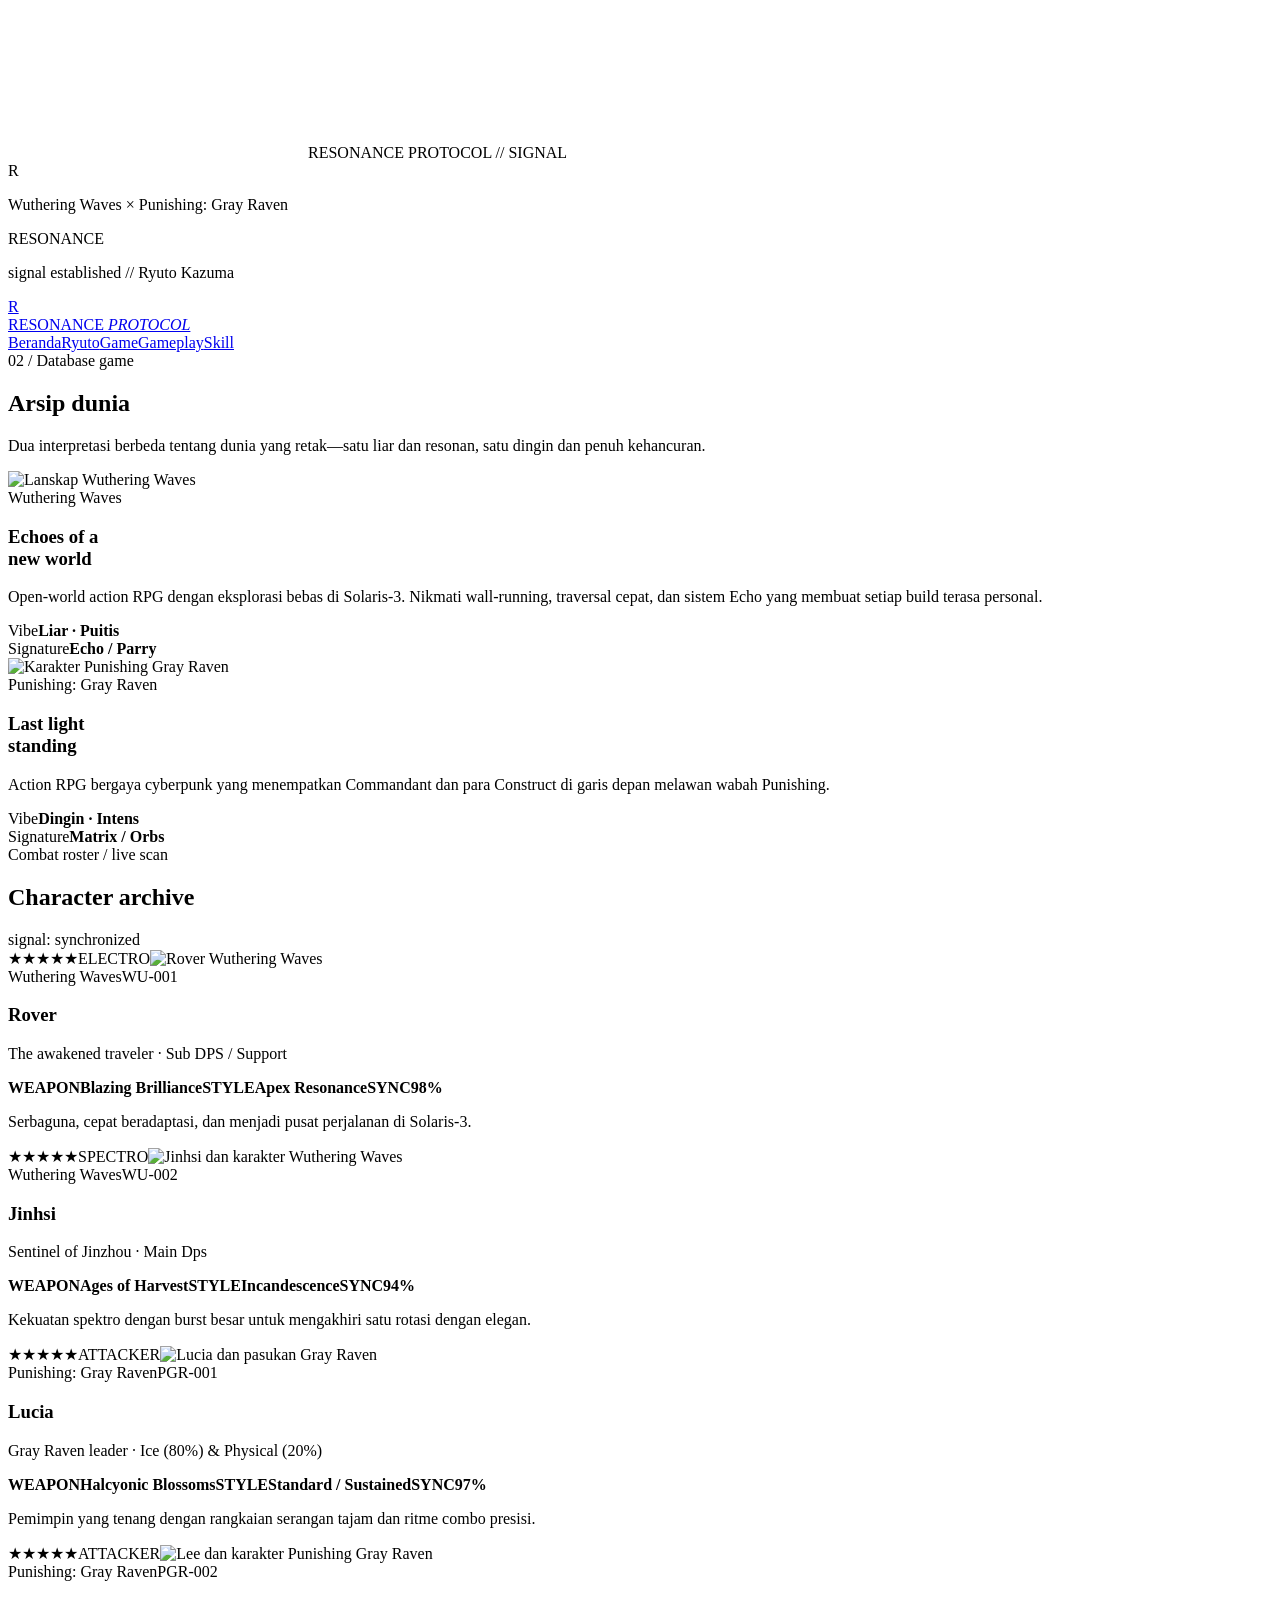
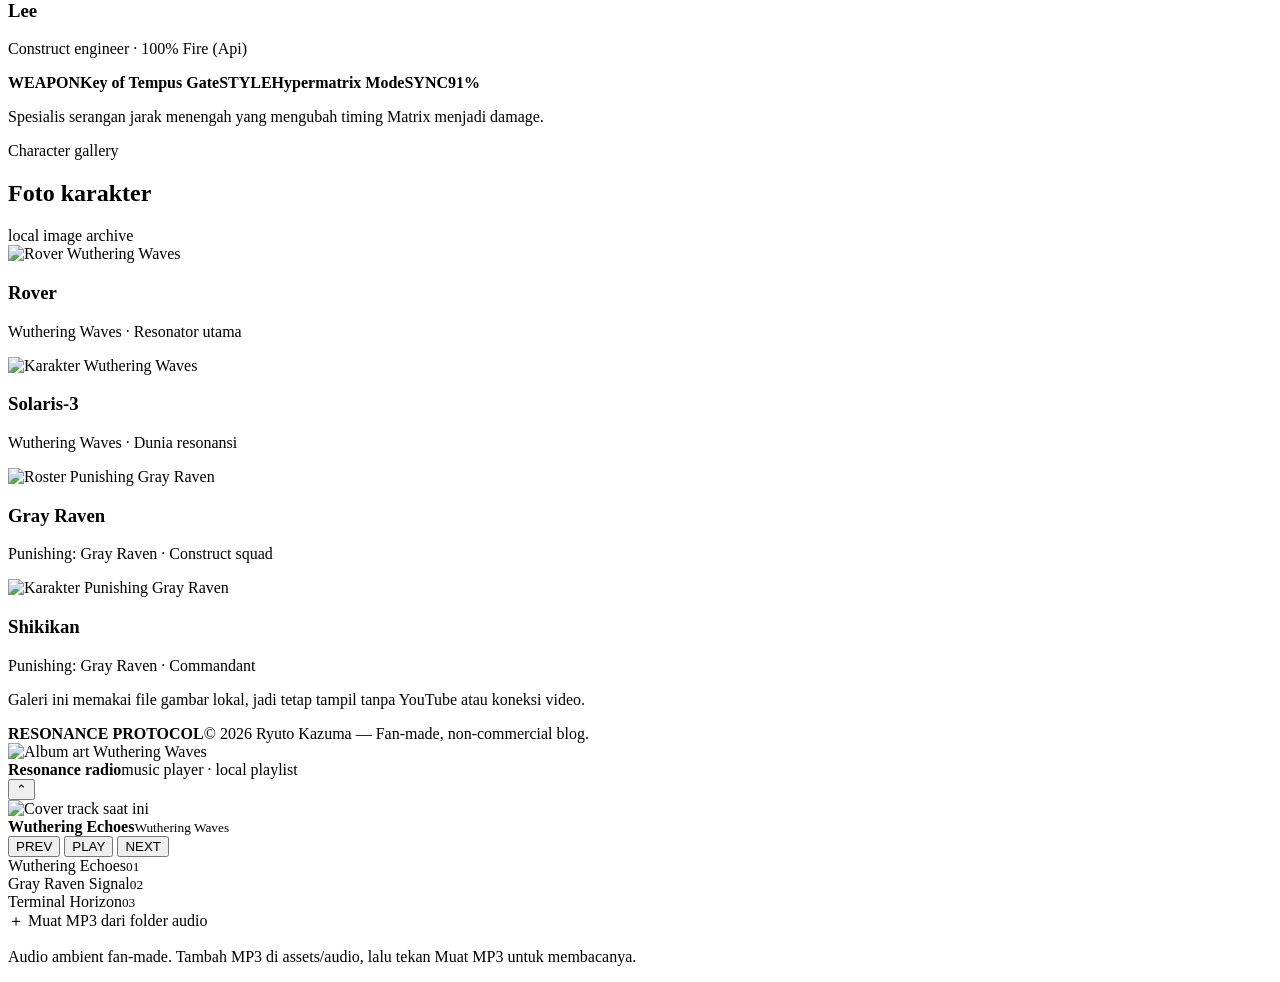
==== game.html @ 090dc50f "Add files via upload" ====
<!doctype html>
<html lang="id">
  <head>
    <meta charset="utf-8" />
    <meta name="viewport" content="width=device-width,initial-scale=1" />
    <title>Game — Resonance Protocol</title>
    <link rel="stylesheet" href="css/styles.css" />
  </head>
  <body>
    <div class="intro-screen" aria-label="Resonance Protocol loading screen">
      <div class="intro-video-wall" aria-hidden="true">
        <div class="intro-video-panel">
          <video autoplay muted loop playsinline preload="auto">
            <source src="vd/hiyuki.mp4" type="video/mp4" /></video
          ><span>RESONANCE PROTOCOL // SIGNAL</span>
        </div>
      </div>
      <div class="intro-shade"></div>
      <div class="intro-core">
        <div class="brand-mark"><span>R</span></div>
        <p>Wuthering Waves × Punishing: Gray Raven</p>
        <div class="intro-title">RES<span>O</span>NANCE</div>
        <p>signal established // Ryuto Kazuma</p>
      </div>
    </div>
    <div class="topline"></div>
    <header class="nav wrap">
      <a class="brand" href="index.html"
        ><div class="brand-mark"><span>R</span></div>
        <span>RESONANCE <em>PROTOCOL</em></span></a
      >
      <nav class="links">
        <a href="index.html">Beranda</a><a href="ryuto.html">Ryuto</a
        ><a class="active" href="game.html">Game</a
        ><a href="gameplay.html">Gameplay</a><a href="skill.html">Skill</a>
      </nav>
    </header>
    <main>
      <section class="page-hero">
        <div class="wrap">
          <div class="eyebrow">02 / Database game</div>
          <h1>Arsip <span class="accent-pink">dunia</span></h1>
          <p class="lead">
            Dua interpretasi berbeda tentang dunia yang retak—satu liar dan
            resonan, satu dingin dan penuh kehancuran.
          </p>
        </div>
      </section>
      <section class="section">
        <div class="wrap grid-2">
          <article class="card game-card">
            <img
              src="assets/wuthering-hero.jpeg"
              alt="Lanskap Wuthering Waves"
            />
            <div class="inside">
              <span class="tag">Wuthering Waves</span>
              <h3>
                Echoes of a<br /><span class="accent-lime">new world</span>
              </h3>
              <p>
                Open-world action RPG dengan eksplorasi bebas di Solaris-3.
                Nikmati wall-running, traversal cepat, dan sistem Echo yang
                membuat setiap build terasa personal.
              </p>
              <div class="stat">
                <span>Vibe</span><b class="accent-lime">Liar · Puitis</b>
              </div>
              <div class="stat"><span>Signature</span><b>Echo / Parry</b></div>
            </div>
          </article>
          <article class="card game-card">
            <img
              src="assets/pgr-roster.jpg"
              alt="Karakter Punishing Gray Raven"
            />
            <div class="inside">
              <span class="tag">Punishing: Gray Raven</span>
              <h3>Last light<br /><span class="accent-pink">standing</span></h3>
              <p>
                Action RPG bergaya cyberpunk yang menempatkan Commandant dan
                para Construct di garis depan melawan wabah Punishing.
              </p>
              <div class="stat">
                <span>Vibe</span><b class="accent-pink">Dingin · Intens</b>
              </div>
              <div class="stat"><span>Signature</span><b>Matrix / Orbs</b></div>
            </div>
          </article>
        </div>
      </section>
      <section class="section character-section">
        <div class="wrap">
          <div class="section-head">
            <div>
              <div class="eyebrow">Combat roster / live scan</div>
              <h2>Character <span class="accent-lime">archive</span></h2>
            </div>
            <span class="mini-label">signal: synchronized</span>
          </div>
          <div class="character-grid">
            <article class="character-card">
              <div class="character-visual rover-visual">
                <span class="rarity">★★★★★</span
                ><span class="element">ELECTRO</span
                ><img src="assets/rover.png" alt="Rover Wuthering Waves" />
              </div>
              <div class="character-info">
                <div class="character-top">
                  <span class="game-label wu-label">Wuthering Waves</span
                  ><span class="character-id">WU-001</span>
                </div>
                <h3>Rover</h3>
                <p class="character-role">
                  The awakened traveler · Sub DPS / Support
                </p>
                <div class="character-stats">
                  <span><b>WEAPON</b><strong>Blazing Brilliance</strong></span
                  ><span><b>STYLE</b><strong>Apex Resonance</strong></span
                  ><span><b>SYNC</b><strong>98%</strong></span>
                </div>
                <p class="character-note">
                  Serbaguna, cepat beradaptasi, dan menjadi pusat perjalanan di
                  Solaris-3.
                </p>
              </div>
            </article>
            <article class="character-card">
              <div class="character-visual jinhsi-visual">
                <span class="rarity">★★★★★</span
                ><span class="element">SPECTRO</span
                ><img
                  src="assets/jn.png"
                  alt="Jinhsi dan karakter Wuthering Waves"
                />
              </div>
              <div class="character-info">
                <div class="character-top">
                  <span class="game-label wu-label">Wuthering Waves</span
                  ><span class="character-id">WU-002</span>
                </div>
                <h3>Jinhsi</h3>
                <p class="character-role">Sentinel of Jinzhou · Main Dps</p>
                <div class="character-stats">
                  <span><b>WEAPON</b><strong>Ages of Harvest</strong></span
                  ><span><b>STYLE</b><strong>Incandescence</strong></span
                  ><span><b>SYNC</b><strong>94%</strong></span>
                </div>
                <p class="character-note">
                  Kekuatan spektro dengan burst besar untuk mengakhiri satu
                  rotasi dengan elegan.
                </p>
              </div>
            </article>
            <article class="character-card">
              <div class="character-visual lucia-visual">
                <span class="rarity">★★★★★</span
                ><span class="element">ATTACKER</span
                ><img
                  src="assets/lucia.png"
                  alt="Lucia dan pasukan Gray Raven"
                />
              </div>
              <div class="character-info">
                <div class="character-top">
                  <span class="game-label pgr-label">Punishing: Gray Raven</span
                  ><span class="character-id">PGR-001</span>
                </div>
                <h3>Lucia</h3>
                <p class="character-role">
                  Gray Raven leader · Ice (80%) & Physical (20%)
                </p>
                <div class="character-stats">
                  <span><b>WEAPON</b><strong>Halcyonic Blossoms</strong></span
                  ><span><b>STYLE</b><strong>Standard / Sustained</strong></span
                  ><span><b>SYNC</b><strong>97%</strong></span>
                </div>
                <p class="character-note">
                  Pemimpin yang tenang dengan rangkaian serangan tajam dan ritme
                  combo presisi.
                </p>
              </div>
            </article>
            <article class="character-card">
              <div class="character-visual lee-visual">
                <span class="rarity">★★★★★</span
                ><span class="element">ATTACKER</span
                ><img
                  src="assets/lee.png"
                  alt="Lee dan karakter Punishing Gray Raven"
                />
              </div>
              <div class="character-info">
                <div class="character-top">
                  <span class="game-label pgr-label">Punishing: Gray Raven</span
                  ><span class="character-id">PGR-002</span>
                </div>
                <h3>Lee</h3>
                <p class="character-role">
                  Construct engineer · 100% Fire (Api)
                </p>
                <div class="character-stats">
                  <span><b>WEAPON</b><strong>Key of Tempus Gate</strong></span
                  ><span><b>STYLE</b><strong>Hypermatrix Mode</strong></span
                  ><span><b>SYNC</b><strong>91%</strong></span>
                </div>
                <p class="character-note">
                  Spesialis serangan jarak menengah yang mengubah timing Matrix
                  menjadi damage.
                </p>
              </div>
            </article>
          </div>
        </div>
      </section>
      <section class="section video-section">
        <div class="wrap">
          <div class="section-head">
            <div>
              <div class="eyebrow">Character gallery</div>
              <h2>Foto <span class="accent-pink">karakter</span></h2>
            </div>
            <span class="mini-label">local image archive</span>
          </div>
          <div class="photo-grid">
            <article class="card photo-card">
              <img
                src="assets/wuthering-rover.jpeg"
                alt="Rover Wuthering Waves"
              />
              <div class="photo-caption">
                <h3>Rover</h3>
                <p class="muted">Wuthering Waves · Resonator utama</p>
              </div>
            </article>
            <article class="card photo-card">
              <img
                src="assets/wuthering-hero.jpeg"
                alt="Karakter Wuthering Waves"
              />
              <div class="photo-caption">
                <h3>Solaris-3</h3>
                <p class="muted">Wuthering Waves · Dunia resonansi</p>
              </div>
            </article>
            <article class="card photo-card">
              <img
                src="assets/pgr-roster.jpg"
                alt="Roster Punishing Gray Raven"
              />
              <div class="photo-caption">
                <h3>Gray Raven</h3>
                <p class="muted">Punishing: Gray Raven · Construct squad</p>
              </div>
            </article>
            <article class="card photo-card">
              <img src="assets/sk.png" alt="Karakter Punishing Gray Raven" />
              <div class="photo-caption">
                <h3>Shikikan</h3>
                <p class="muted">Punishing: Gray Raven · Commandant</p>
              </div>
            </article>
          </div>
          <p class="video-note">
            Galeri ini memakai file gambar lokal, jadi tetap tampil tanpa
            YouTube atau koneksi video.
          </p>
        </div>
      </section>
    </main>
    <footer class="footer wrap">
      <b>RESONANCE PROTOCOL</b
      ><span>© 2026 Ryuto Kazuma — Fan-made, non-commercial blog.</span>
    </footer>
    <aside class="music-widget" aria-label="Pemutar musik Resonance Protocol">
      <div
        class="music-head"
        role="button"
        tabindex="0"
        aria-label="Buka atau tutup pemutar musik"
      >
        <img
          src="assets/wuthering-rover.jpeg"
          alt="Album art Wuthering Waves"
        />
        <div class="music-head-text">
          <strong>Resonance radio</strong
          ><span>music player · local playlist</span>
        </div>
        <button class="music-toggle" type="button" aria-label="Toggle player">
          ⌃
        </button>
      </div>
      <div class="music-body">
        <div class="music-body-inner">
          <div class="music-now">
            <img
              class="music-cover"
              src="assets/wuthering-rover.jpeg"
              alt="Cover track saat ini"
            />
            <div class="music-meta">
              <b class="music-title">Wuthering Echoes</b
              ><small class="music-artist">Wuthering Waves</small>
            </div>
          </div>
          <div class="music-progress" role="slider" aria-label="Progress musik">
            <i></i>
          </div>
          <div class="music-controls">
            <button
              class="previous-btn"
              type="button"
              aria-label="Track sebelumnya"
            >
              <span>PREV</span>
            </button>
            <button class="play-btn" type="button" aria-label="Play atau pause">
              <span>PLAY</span>
            </button>
            <button
              class="next-btn"
              type="button"
              aria-label="Track berikutnya"
            >
              <span>NEXT</span>
            </button>
          </div>
          <div class="music-list">
            <div
              class="music-track active"
              data-src="assets/audio/wuthering-echoes.mp3"
              data-title="Wuthering Echoes"
              data-artist="Wuthering Waves"
              data-cover="assets/wuthering-rover.jpeg"
            >
              <img src="assets/wuthering-rover.jpeg" alt="" /><span
                >Wuthering Echoes</span
              ><small>01</small>
            </div>
            <div
              class="music-track"
              data-src="assets/audio/gray-raven-signal.mp3"
              data-title="Gray Raven Signal"
              data-artist="Punishing: Gray Raven"
              data-cover="assets/pgr-roster.jpg"
            >
              <img src="assets/pgr-roster.jpg" alt="" /><span
                >Gray Raven Signal</span
              ><small>02</small>
            </div>
            <div
              class="music-track"
              data-src="assets/audio/terminal-horizon.mp3"
              data-title="Terminal Horizon"
              data-artist="Resonance Protocol"
              data-cover="assets/pgr-hero.jpg"
            >
              <img src="assets/pgr-hero.jpg" alt="" /><span
                >Terminal Horizon</span
              ><small>03</small>
            </div>
          </div>
          <label class="music-load" for="audio-folder"
            >＋ Muat MP3 dari folder audio</label
          >
          <input
            id="audio-folder"
            class="audio-folder"
            type="file"
            accept="audio/mpeg,.mp3"
            webkitdirectory
            directory
            multiple
            hidden
          />

          <p class="music-note">
            Audio ambient fan-made. Tambah MP3 di assets/audio, lalu tekan Muat
            MP3 untuk membacanya.
          </p>
        </div>
        <audio preload="metadata"></audio>
      </div>
    </aside>
    <script src="js/script.js" defer></script>
  </body>
</html>
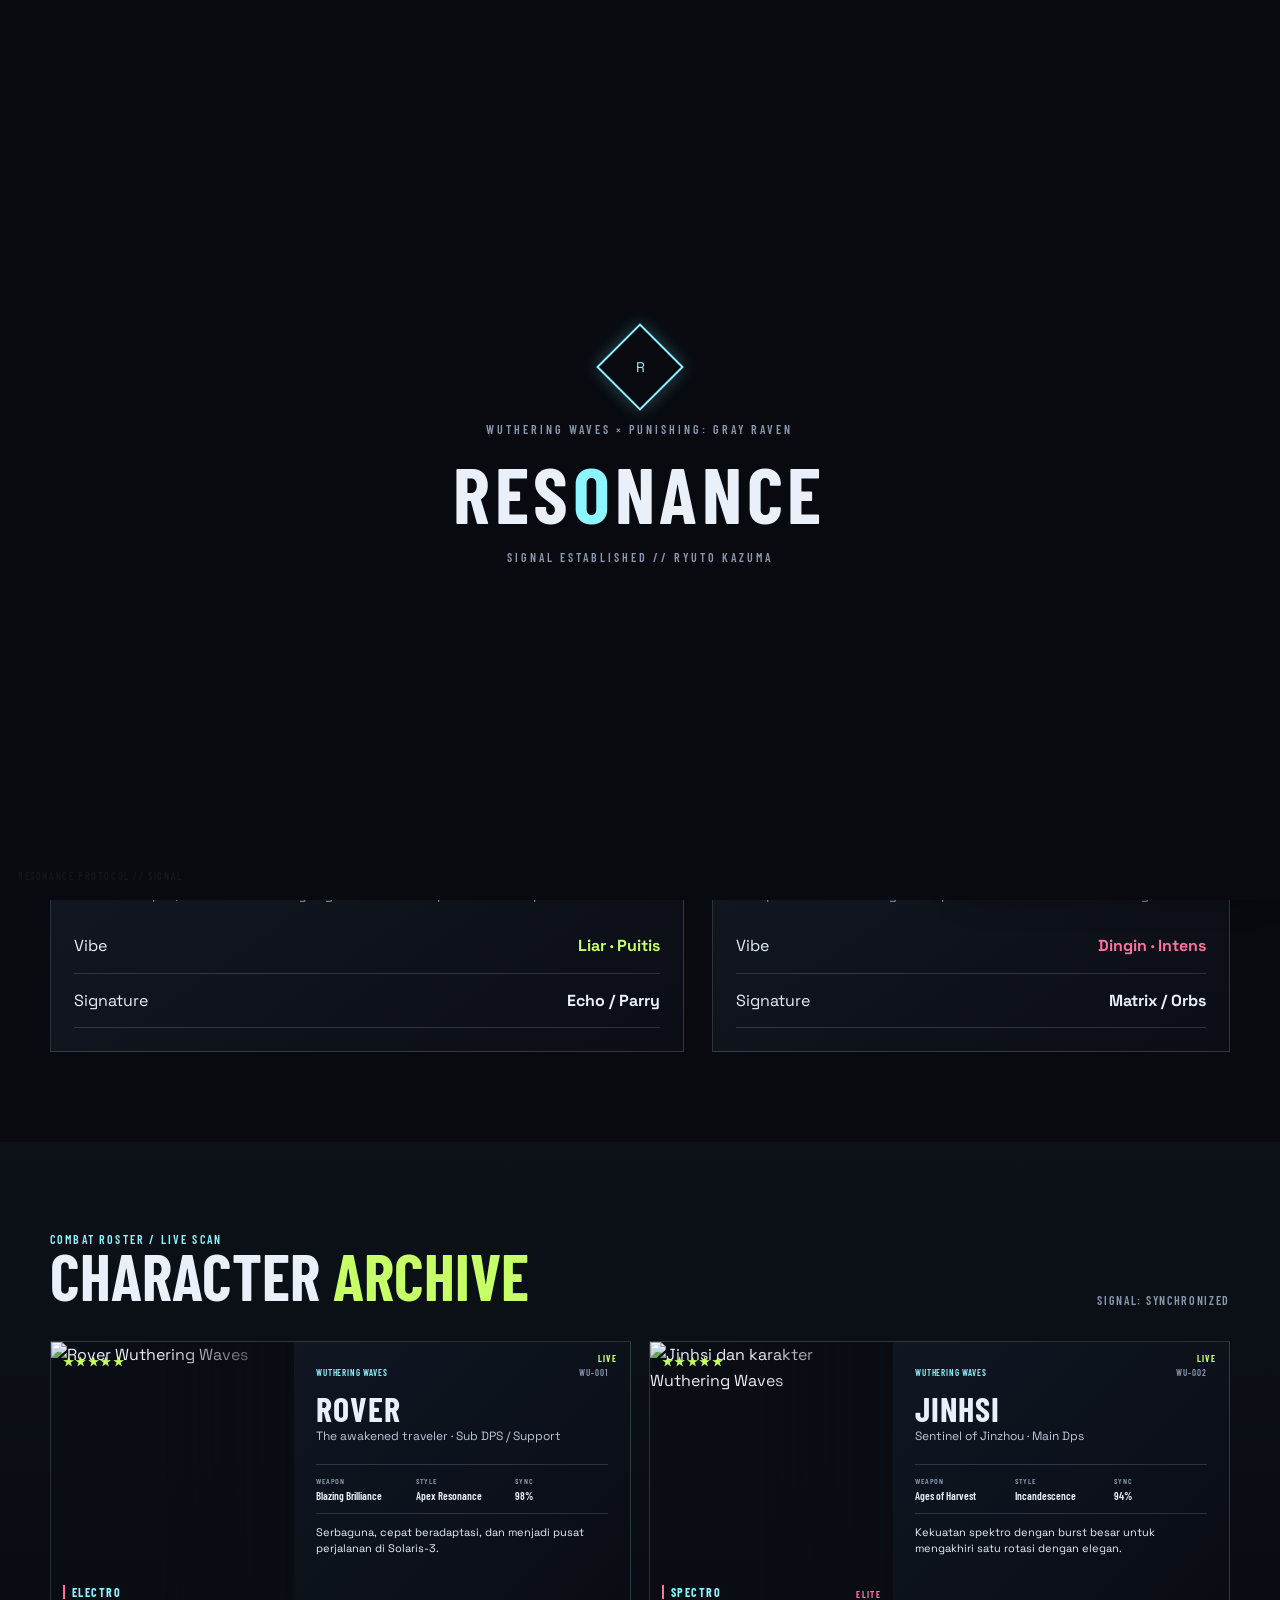
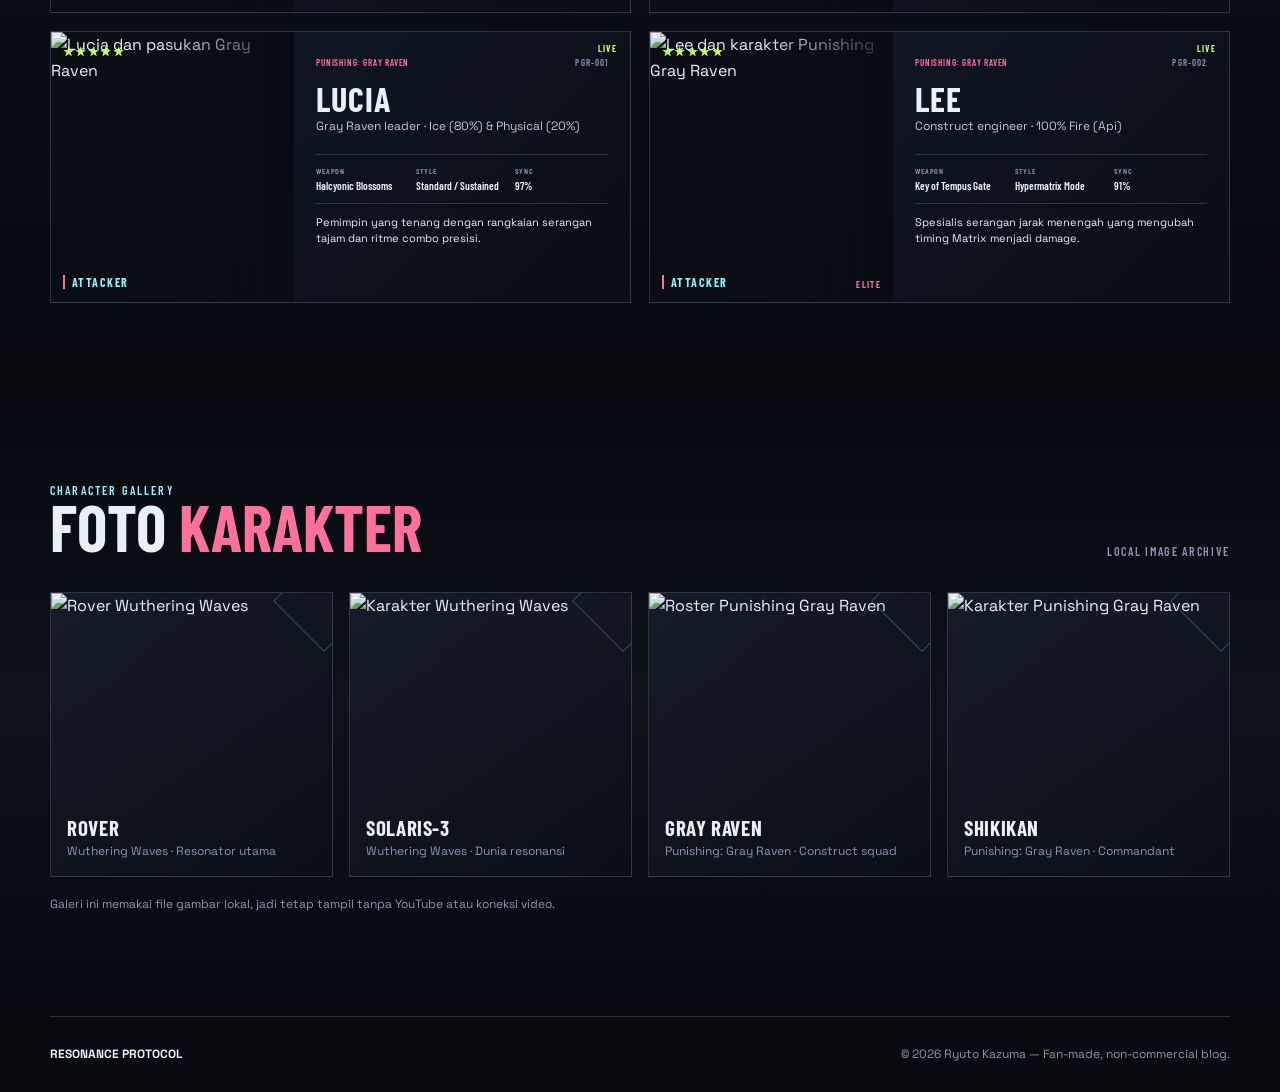
==== commit 4e2b40cc: "Add files via upload" ====
--- a/game.html
+++ b/game.html
@@ -4,14 +4,14 @@
     <meta charset="utf-8" />
     <meta name="viewport" content="width=device-width,initial-scale=1" />
     <title>Game — Resonance Protocol</title>
-    <link rel="stylesheet" href="css/styles.css" />
+    <link rel="stylesheet" href="styles.css" />
   </head>
   <body>
     <div class="intro-screen" aria-label="Resonance Protocol loading screen">
       <div class="intro-video-wall" aria-hidden="true">
         <div class="intro-video-panel">
           <video autoplay muted loop playsinline preload="auto">
-            <source src="vd/hiyuki.mp4" type="video/mp4" /></video
+            <source src="hiyuki.mp4" type="video/mp4" /></video
           ><span>RESONANCE PROTOCOL // SIGNAL</span>
         </div>
       </div>
@@ -50,7 +50,7 @@
         <div class="wrap grid-2">
           <article class="card game-card">
             <img
-              src="assets/wuthering-hero.jpeg"
+              src="wuthering-hero.jpeg"
               alt="Lanskap Wuthering Waves"
             />
             <div class="inside">
@@ -71,7 +71,7 @@
           </article>
           <article class="card game-card">
             <img
-              src="assets/pgr-roster.jpg"
+              src="pgr-roster.jpg"
               alt="Karakter Punishing Gray Raven"
             />
             <div class="inside">
@@ -383,6 +383,6 @@
         <audio preload="metadata"></audio>
       </div>
     </aside>
-    <script src="js/script.js" defer></script>
+    <script src="script.js" defer></script>
   </body>
 </html>
--- a/styles.css
+++ b/styles.css
@@ -0,0 +1,1718 @@
+@import url("https://fonts.googleapis.com/css2?family=Barlow+Condensed:wght@400;500;600;700;800&family=Space+Grotesk:wght@400;500;600;700&display=swap");
+:root {
+  --ink: #080a10;
+  --panel: #10141d;
+  --panel-2: #161d29;
+  --line: rgba(190, 207, 235, 0.18);
+  --text: #e9f0fa;
+  --muted: #8997ae;
+  --cyan: #8df5ff;
+  --pink: #ff709d;
+  --lime: #c6ff66;
+  --max: 1180px;
+}
+* {
+  box-sizing: border-box;
+}
+html {
+  scroll-behavior: smooth;
+}
+body {
+  margin: 0;
+  background: var(--ink);
+  color: var(--text);
+  font-family: "Space Grotesk", sans-serif;
+  line-height: 1.6;
+}
+body:before {
+  content: "";
+  position: fixed;
+  inset: 0;
+  pointer-events: none;
+  opacity: 0.12;
+  background-image:
+    linear-gradient(rgba(141, 245, 255, 0.16) 1px, transparent 1px),
+    linear-gradient(90deg, rgba(141, 245, 255, 0.16) 1px, transparent 1px);
+  background-size: 48px 48px;
+  mask-image: linear-gradient(to bottom, black, transparent 85%);
+}
+a {
+  color: inherit;
+  text-decoration: none;
+}
+.wrap {
+  width: min(var(--max), calc(100% - 48px));
+  margin: auto;
+}
+.topline {
+  height: 4px;
+  background: linear-gradient(90deg, var(--cyan), var(--pink), var(--lime));
+}
+.nav {
+  height: 78px;
+  border-bottom: 1px solid var(--line);
+  display: flex;
+  align-items: center;
+  justify-content: space-between;
+  gap: 28px;
+  position: relative;
+  z-index: 2;
+  background: rgba(8, 10, 16, 0.86);
+  backdrop-filter: blur(12px);
+}
+.brand {
+  display: flex;
+  align-items: center;
+  gap: 12px;
+  font-family: "Barlow Condensed";
+  font-size: 24px;
+  font-weight: 700;
+  letter-spacing: 0.06em;
+}
+.brand-mark {
+  width: 36px;
+  height: 36px;
+  border: 2px solid var(--cyan);
+  transform: rotate(45deg);
+  display: grid;
+  place-items: center;
+  box-shadow: 0 0 18px rgba(141, 245, 255, 0.28);
+}
+.brand-mark span {
+  transform: rotate(-45deg);
+  font-size: 14px;
+  color: var(--cyan);
+}
+.brand em {
+  font-style: normal;
+  color: var(--cyan);
+}
+.links {
+  display: flex;
+  gap: 7px;
+  align-items: center;
+}
+.links a {
+  padding: 10px 14px;
+  color: var(--muted);
+  font-size: 13px;
+  text-transform: uppercase;
+  letter-spacing: 0.11em;
+}
+.links a:hover,
+.links a.active {
+  color: var(--text);
+  background: rgba(141, 245, 255, 0.1);
+  clip-path: polygon(8px 0, 100% 0, calc(100% - 8px) 100%, 0 100%);
+}
+.eyebrow {
+  font: 600 12px "Barlow Condensed";
+  letter-spacing: 0.18em;
+  text-transform: uppercase;
+  color: var(--cyan);
+}
+h1,
+h2,
+h3 {
+  font-family: "Barlow Condensed", sans-serif;
+  margin: 0;
+  line-height: 0.95;
+  text-transform: uppercase;
+}
+h1 {
+  font-size: clamp(54px, 8vw, 104px);
+  letter-spacing: 0.015em;
+}
+h2 {
+  font-size: clamp(34px, 5vw, 66px);
+}
+h3 {
+  font-size: 25px;
+  letter-spacing: 0.03em;
+}
+.lead {
+  color: #b9c5d8;
+  max-width: 600px;
+  font-size: 17px;
+}
+.muted {
+  color: var(--muted);
+}
+.hero {
+  min-height: 650px;
+  display: flex;
+  align-items: center;
+  position: relative;
+  overflow: hidden;
+}
+.hero-image {
+  position: absolute;
+  inset: 0;
+  background:
+    linear-gradient(
+      90deg,
+      var(--ink) 0%,
+      rgba(8, 10, 16, 0.8) 35%,
+      rgba(8, 10, 16, 0.15) 75%
+    ),
+    url("../assets/wuthering-rover.jpeg") left center/50% 100% no-repeat,
+    url("../assets/pgr-hero.jpg") right center/50% 100% no-repeat;
+  filter: saturate(0.9);
+}
+.hero-content {
+  position: relative;
+  padding: 90px 0;
+  max-width: 700px;
+}
+.hero h1 span {
+  color: var(--cyan);
+  display: block;
+}
+.kicker {
+  display: inline-flex;
+  gap: 14px;
+  align-items: center;
+  margin-bottom: 22px;
+}
+.kicker:before {
+  content: "";
+  width: 42px;
+  height: 2px;
+  background: var(--pink);
+}
+.actions {
+  display: flex;
+  gap: 14px;
+  flex-wrap: wrap;
+  margin-top: 30px;
+}
+.btn {
+  padding: 13px 20px;
+  display: inline-block;
+  text-transform: uppercase;
+  font: 700 12px "Barlow Condensed";
+  letter-spacing: 0.14em;
+  border: 1px solid var(--cyan);
+  color: var(--cyan);
+  clip-path: polygon(10px 0, 100% 0, calc(100% - 10px) 100%, 0 100%);
+  transition: 0.2s;
+}
+.btn:hover {
+  background: var(--cyan);
+  color: var(--ink);
+  box-shadow: 0 0 25px rgba(141, 245, 255, 0.4);
+}
+.btn.secondary {
+  border-color: var(--pink);
+  color: var(--pink);
+}
+.btn.secondary:hover {
+  background: var(--pink);
+  color: var(--ink);
+}
+.section {
+  padding: 90px 0;
+}
+.section-head {
+  display: flex;
+  justify-content: space-between;
+  align-items: end;
+  gap: 24px;
+  margin-bottom: 34px;
+}
+.rule {
+  height: 1px;
+  background: linear-gradient(90deg, var(--cyan), transparent);
+  margin: 16px 0 24px;
+}
+.grid-2 {
+  display: grid;
+  grid-template-columns: 1.1fr 0.9fr;
+  gap: 28px;
+}
+.grid-3 {
+  display: grid;
+  grid-template-columns: repeat(3, 1fr);
+  gap: 18px;
+}
+.card {
+  background: linear-gradient(
+    145deg,
+    rgba(22, 29, 41, 0.96),
+    rgba(11, 14, 22, 0.96)
+  );
+  border: 1px solid var(--line);
+  padding: 24px;
+  position: relative;
+  overflow: hidden;
+}
+.card:after {
+  content: "";
+  position: absolute;
+  right: -28px;
+  top: -28px;
+  width: 70px;
+  height: 70px;
+  border: 1px solid rgba(141, 245, 255, 0.25);
+  transform: rotate(45deg);
+}
+.card p {
+  color: var(--muted);
+  font-size: 14px;
+}
+.stat {
+  display: flex;
+  justify-content: space-between;
+  align-items: center;
+  border-bottom: 1px solid var(--line);
+  padding: 14px 0;
+}
+.stat strong {
+  color: var(--cyan);
+  font: 700 28px "Barlow Condensed";
+}
+.split-image {
+  min-height: 370px;
+  background-position: center;
+  background-size: cover;
+  border: 1px solid var(--line);
+}
+.image-wu {
+  background-image:
+    linear-gradient(0deg, rgba(8, 10, 16, 0.55), transparent),
+    url("../assets/wuthering-rover.jpeg");
+}
+.image-pgr {
+  background-image:
+    linear-gradient(0deg, rgba(8, 10, 16, 0.55), transparent),
+    url("../assets/pgr-roster.jpg");
+}
+.tag {
+  display: inline-block;
+  padding: 5px 9px;
+  border: 1px solid var(--pink);
+  color: var(--pink);
+  font: 600 11px "Barlow Condensed";
+  letter-spacing: 0.12em;
+  text-transform: uppercase;
+}
+.game-card {
+  padding: 0;
+}
+.game-card img {
+  width: 100%;
+  height: 210px;
+  object-fit: cover;
+  display: block;
+  filter: saturate(0.8);
+}
+.game-card .inside {
+  padding: 23px;
+}
+.game-card h3 {
+  margin: 10px 0;
+}
+.accent-pink {
+  color: var(--pink);
+}
+.accent-lime {
+  color: var(--lime);
+}
+.quote {
+  border-left: 3px solid var(--pink);
+  padding: 4px 0 4px 22px;
+  color: #d3dcec;
+  font-size: 20px;
+  font-family: "Barlow Condensed";
+  text-transform: uppercase;
+}
+.number {
+  font: 700 45px "Barlow Condensed";
+  color: var(--cyan);
+  opacity: 0.8;
+}
+.skill {
+  display: grid;
+  grid-template-columns: 74px 1fr;
+  gap: 18px;
+  align-items: start;
+}
+.skill-icon {
+  width: 62px;
+  height: 62px;
+  border: 1px solid var(--cyan);
+  display: grid;
+  place-items: center;
+  color: var(--cyan);
+  font: 700 25px "Barlow Condensed";
+  transform: skew(-10deg);
+}
+.skill-icon span {
+  transform: skew(10deg);
+}
+.progress {
+  height: 5px;
+  background: #252e3d;
+  margin-top: 14px;
+}
+.progress i {
+  display: block;
+  height: 100%;
+  background: linear-gradient(90deg, var(--cyan), var(--pink));
+}
+.page-hero {
+  padding: 92px 0 64px;
+  border-bottom: 1px solid var(--line);
+  background: radial-gradient(
+    circle at 80% 30%,
+    rgba(255, 112, 157, 0.15),
+    transparent 28%
+  );
+}
+.page-hero p {
+  max-width: 620px;
+}
+.footer {
+  border-top: 1px solid var(--line);
+  padding: 28px 0;
+  color: var(--muted);
+  font-size: 12px;
+  display: flex;
+  justify-content: space-between;
+  gap: 20px;
+}
+.footer b {
+  color: var(--text);
+}
+.mini-label {
+  font: 600 12px "Barlow Condensed";
+  text-transform: uppercase;
+  letter-spacing: 0.14em;
+  color: var(--muted);
+}
+@media (max-width: 760px) {
+  .wrap {
+    width: min(100% - 32px, var(--max));
+  }
+  .nav {
+    height: auto;
+    padding: 18px 0;
+    align-items: flex-start;
+  }
+  .links {
+    flex-wrap: wrap;
+    justify-content: flex-end;
+    gap: 0;
+  }
+  .links a {
+    font-size: 11px;
+    padding: 7px;
+  }
+  .brand {
+    font-size: 18px;
+  }
+  .hero {
+    min-height: 590px;
+  }
+  .hero-image {
+    background-position: 62% center;
+  }
+  .grid-2,
+  .grid-3 {
+    grid-template-columns: 1fr;
+  }
+  .section {
+    padding: 62px 0;
+  }
+  .section-head {
+    display: block;
+  }
+  .section-head .mini-label {
+    display: block;
+    margin-top: 12px;
+  }
+  .footer {
+    display: block;
+  }
+  .footer span {
+    display: block;
+    margin-top: 8px;
+  }
+}
+
+/* ============================================================
+   COMPONENTS: INTRO, VIDEO, CREATOR PROFILE
+   ============================================================ */
+/* Tambahan fitur: intro, video, dan profil developer */
+.intro-screen {
+  position: fixed;
+  inset: 0;
+  z-index: 20;
+  background: #080a10;
+  display: grid;
+  place-items: center;
+  animation: introOut 0.8s 2.6s forwards;
+  pointer-events: none;
+}
+.intro-screen:before,
+.intro-screen:after {
+  content: "";
+  position: absolute;
+  inset: 0;
+  background: linear-gradient(
+    120deg,
+    transparent 35%,
+    rgba(141, 245, 255, 0.2),
+    transparent 65%
+  );
+  transform: translateX(-100%);
+  animation: scan 1.3s 0.45s forwards;
+}
+.intro-screen:after {
+  background: linear-gradient(
+    120deg,
+    transparent 35%,
+    rgba(255, 112, 157, 0.17),
+    transparent 65%
+  );
+  animation-delay: 1s;
+}
+.intro-core {
+  text-align: center;
+  position: relative;
+  z-index: 1;
+  animation: coreIn 0.9s ease-out forwards;
+}
+.intro-core .brand-mark {
+  margin: 0 auto 24px;
+  width: 62px;
+  height: 62px;
+  font-size: 22px;
+}
+.intro-core p {
+  margin: 0;
+  color: var(--muted);
+  font: 600 12px "Barlow Condensed";
+  letter-spacing: 0.25em;
+  text-transform: uppercase;
+}
+.intro-title {
+  margin: 10px 0;
+  color: var(--text);
+  font: 700 clamp(38px, 7vw, 78px) "Barlow Condensed";
+  letter-spacing: 0.06em;
+  text-transform: uppercase;
+}
+.intro-title span {
+  color: var(--cyan);
+}
+@keyframes coreIn {
+  from {
+    opacity: 0;
+    transform: scale(0.88);
+    filter: blur(10px);
+  }
+  to {
+    opacity: 1;
+    transform: scale(1);
+    filter: blur(0);
+  }
+}
+@keyframes scan {
+  to {
+    transform: translateX(100%);
+  }
+}
+@keyframes introOut {
+  to {
+    opacity: 0;
+    visibility: hidden;
+  }
+}
+.video-section {
+  background: linear-gradient(
+    180deg,
+    transparent,
+    rgba(141, 245, 255, 0.04),
+    transparent
+  );
+}
+.video-grid {
+  display: grid;
+  grid-template-columns: repeat(2, 1fr);
+  gap: 20px;
+}
+.video-card {
+  padding: 0;
+  overflow: hidden;
+}
+.video-frame {
+  aspect-ratio: 16/9;
+  background: #05070b;
+}
+.video-frame iframe {
+  width: 100%;
+  height: 100%;
+  border: 0;
+  display: block;
+}
+.video-info {
+  padding: 18px 20px;
+}
+.video-info h3 {
+  margin: 8px 0 4px;
+}
+.creator {
+  display: grid;
+  grid-template-columns: 1fr 1fr;
+  gap: 28px;
+  align-items: center;
+}
+.creator-copy p {
+  color: var(--muted);
+}
+.creator-logo {
+  background: #f4f7fb;
+  padding: 24px;
+  display: flex;
+  align-items: center;
+  justify-content: center;
+  min-height: 170px;
+  border: 1px solid var(--line);
+}
+.creator-logo img {
+  max-width: 220px;
+  width: 100%;
+  height: auto;
+}
+.credit-line {
+  font-size: 11px;
+  color: var(--muted);
+  margin-top: 12px;
+}
+.video-note {
+  margin-top: 18px;
+  color: var(--muted);
+  font-size: 12px;
+}
+@media (max-width: 760px) {
+  .video-grid,
+  .creator {
+    grid-template-columns: 1fr;
+  }
+  .intro-title {
+    font-size: 42px;
+  }
+}
+.photo-grid {
+  display: grid;
+  grid-template-columns: repeat(4, 1fr);
+  gap: 16px;
+}
+.photo-card {
+  padding: 0;
+  overflow: hidden;
+}
+.photo-card img {
+  width: 100%;
+  height: 210px;
+  object-fit: cover;
+  display: block;
+  filter: saturate(0.85);
+  transition:
+    transform 0.4s ease,
+    filter 0.4s ease;
+}
+.photo-card:hover img {
+  transform: scale(1.06);
+  filter: saturate(1.15);
+}
+.photo-card .photo-caption {
+  padding: 15px 16px;
+}
+.photo-caption h3 {
+  font-size: 21px;
+  margin: 0 0 4px;
+}
+.photo-caption p {
+  margin: 0;
+  font-size: 12px;
+}
+@media (max-width: 900px) {
+  .photo-grid {
+    grid-template-columns: repeat(2, 1fr);
+  }
+}
+@media (max-width: 540px) {
+  .photo-grid {
+    grid-template-columns: 1fr;
+  }
+}
+.gameplay-photo-card {
+  margin: 24px 0 0;
+  border: 1px solid var(--line);
+  background: var(--panel);
+  overflow: hidden;
+}
+.gameplay-photo-card img {
+  display: block;
+  width: 100%;
+  height: 180px;
+  object-fit: cover;
+  filter: saturate(0.85);
+  transition: transform 0.4s ease;
+}
+.gameplay-photo-card:hover img {
+  transform: scale(1.05);
+}
+.gameplay-photo-card figcaption {
+  display: flex;
+  justify-content: space-between;
+  gap: 12px;
+  padding: 12px 16px;
+  font: 600 12px "Barlow Condensed";
+  letter-spacing: 0.08em;
+  text-transform: uppercase;
+}
+.gameplay-photo-card figcaption b {
+  color: var(--cyan);
+}
+.gameplay-photo-card figcaption span {
+  color: var(--muted);
+}
+@media (max-width: 760px) {
+  .gameplay-photo-card figcaption {
+    display: block;
+  }
+  .gameplay-photo-card figcaption span {
+    display: block;
+    margin-top: 4px;
+  }
+}
+.music-widget {
+  position: fixed;
+  right: 22px;
+  bottom: 22px;
+  z-index: 12;
+  width: min(360px, calc(100% - 32px));
+  background: rgba(10, 14, 22, 0.96);
+  border: 1px solid var(--cyan);
+  box-shadow:
+    0 10px 35px rgba(0, 0, 0, 0.45),
+    0 0 22px rgba(141, 245, 255, 0.12);
+  backdrop-filter: blur(16px);
+  transition: transform 0.3s ease;
+}
+.music-widget.is-collapsed {
+  transform: translateY(calc(100% - 54px));
+}
+.music-head {
+  display: flex;
+  align-items: center;
+  gap: 12px;
+  padding: 10px 12px;
+  border-bottom: 1px solid var(--line);
+  cursor: pointer;
+}
+.music-head img {
+  width: 36px;
+  height: 36px;
+  object-fit: cover;
+}
+.music-head-text {
+  min-width: 0;
+  flex: 1;
+}
+.music-head-text strong {
+  display: block;
+  font: 700 15px "Barlow Condensed";
+  letter-spacing: 0.08em;
+  text-transform: uppercase;
+}
+.music-head-text span {
+  display: block;
+  color: var(--cyan);
+  font-size: 10px;
+  text-transform: uppercase;
+  letter-spacing: 0.12em;
+}
+.music-toggle {
+  border: 0;
+  background: transparent;
+  color: var(--cyan);
+  font-size: 18px;
+  cursor: pointer;
+}
+.music-body {
+  padding: 14px;
+}
+.music-now {
+  display: flex;
+  gap: 13px;
+  align-items: center;
+}
+.music-cover {
+  width: 82px;
+  height: 82px;
+  object-fit: cover;
+  border: 1px solid var(--pink);
+  box-shadow: 0 0 15px rgba(255, 112, 157, 0.2);
+}
+.music-meta {
+  min-width: 0;
+}
+.music-meta b {
+  display: block;
+  font: 700 21px "Barlow Condensed";
+  text-transform: uppercase;
+  white-space: nowrap;
+  overflow: hidden;
+  text-overflow: ellipsis;
+}
+.music-meta small {
+  color: var(--muted);
+  font-size: 11px;
+}
+.music-progress {
+  width: 100%;
+  height: 4px;
+  margin: 14px 0 9px;
+  background: #283140;
+  cursor: pointer;
+}
+.music-progress i {
+  display: block;
+  width: 0;
+  height: 100%;
+  background: linear-gradient(90deg, var(--cyan), var(--pink));
+}
+.music-controls {
+  display: flex;
+  align-items: center;
+  justify-content: center;
+  gap: 18px;
+}
+.music-controls button {
+  border: 0;
+  background: none;
+  color: var(--text);
+  cursor: pointer;
+  font-size: 17px;
+}
+.music-controls .play-btn {
+  width: 38px;
+  height: 38px;
+  border: 1px solid var(--cyan);
+  border-radius: 50%;
+  color: var(--cyan);
+}
+.music-list {
+  display: grid;
+  gap: 6px;
+  margin-top: 14px;
+}
+.music-track {
+  display: flex;
+  align-items: center;
+  gap: 9px;
+  padding: 8px;
+  color: var(--muted);
+  font-size: 11px;
+  cursor: pointer;
+  border-left: 2px solid transparent;
+}
+.music-track.active {
+  color: var(--text);
+  border-left-color: var(--pink);
+  background: rgba(255, 112, 157, 0.08);
+}
+.music-track img {
+  width: 29px;
+  height: 29px;
+  object-fit: cover;
+}
+.music-track span {
+  flex: 1;
+}
+.music-note {
+  margin: 10px 0 0;
+  color: var(--muted);
+  font-size: 9px;
+  line-height: 1.4;
+}
+@media (max-width: 540px) {
+  .music-widget {
+    right: 12px;
+    bottom: 12px;
+  }
+  .music-widget.is-collapsed {
+    transform: translateY(calc(100% - 50px));
+  }
+}
+/* Music player compact vinyl mode */
+.music-widget {
+  width: min(300px, calc(100% - 24px));
+  right: 16px;
+  bottom: 16px;
+  border-radius: 18px;
+  overflow: hidden;
+}
+.music-head {
+  padding: 8px 10px;
+  border-radius: 18px 18px 0 0;
+}
+.music-head img {
+  width: 30px;
+  height: 30px;
+  border-radius: 50%;
+}
+.music-body {
+  padding: 11px;
+}
+.music-now {
+  gap: 11px;
+}
+.music-cover {
+  width: 66px;
+  height: 66px;
+  border-radius: 50%;
+  object-fit: cover;
+  border: 4px solid #252e3d;
+  box-shadow:
+    inset 0 0 0 2px #080a10,
+    0 0 0 1px var(--pink),
+    0 0 14px rgba(255, 112, 157, 0.18);
+  animation: vinylSpin 5s linear infinite;
+  animation-play-state: paused;
+}
+.music-widget.is-playing .music-cover {
+  animation-play-state: running;
+}
+.music-cover:after {
+  content: "";
+  display: block;
+}
+.music-meta b {
+  font-size: 18px;
+}
+.music-progress {
+  margin: 11px 0 7px;
+}
+.music-controls {
+  gap: 14px;
+}
+.music-controls .play-btn {
+  width: 32px;
+  height: 32px;
+}
+.music-list {
+  margin-top: 10px;
+  gap: 4px;
+}
+.music-track {
+  padding: 6px;
+  border-radius: 6px;
+}
+.music-track img {
+  width: 24px;
+  height: 24px;
+  border-radius: 50%;
+}
+.music-note {
+  margin-top: 8px;
+}
+@keyframes vinylSpin {
+  to {
+    transform: rotate(360deg);
+  }
+}
+@media (max-width: 540px) {
+  .music-widget {
+    right: 10px;
+    bottom: 10px;
+    width: min(280px, calc(100% - 20px));
+    border-radius: 15px;
+  }
+  .music-head {
+    border-radius: 15px 15px 0 0;
+  }
+  .music-body {
+    padding: 9px;
+  }
+  .music-list {
+    max-height: 86px;
+    overflow: auto;
+  }
+  .music-note {
+    font-size: 8px;
+  }
+}
+/* True expand/collapse: widget berubah ukuran, bukan sekadar turun */
+.music-widget {
+  width: min(300px, calc(100% - 24px));
+  transform: none !important;
+  transition:
+    width 0.35s ease,
+    box-shadow 0.35s ease;
+}
+.music-widget .music-body {
+  max-height: 520px;
+  opacity: 1;
+  overflow: hidden;
+  transition:
+    max-height 0.35s ease,
+    opacity 0.25s ease,
+    padding 0.35s ease;
+}
+.music-widget.is-collapsed {
+  width: 220px;
+  box-shadow: 0 8px 24px rgba(0, 0, 0, 0.35);
+}
+.music-widget.is-collapsed .music-body {
+  max-height: 0;
+  opacity: 0;
+  padding-top: 0;
+  padding-bottom: 0;
+}
+.music-widget.is-collapsed .music-head {
+  border-radius: 18px;
+}
+@media (max-width: 540px) {
+  .music-widget {
+    width: min(280px, calc(100% - 20px));
+  }
+  .music-widget.is-collapsed {
+    width: 205px;
+  }
+}
+.music-list {
+  overscroll-behavior: contain;
+  touch-action: pan-y;
+  overflow-y: auto;
+  max-height: 150px;
+}
+.music-load {
+  width: 100%;
+  margin-top: 9px;
+  padding: 7px 9px;
+  border: 1px solid var(--line);
+  border-radius: 7px;
+  background: rgba(141, 245, 255, 0.06);
+  color: var(--cyan);
+  font: 600 10px "Barlow Condensed";
+  letter-spacing: 0.1em;
+  text-transform: uppercase;
+  cursor: pointer;
+}
+.music-load:hover {
+  background: rgba(141, 245, 255, 0.14);
+}
+.music-widget.is-collapsed .music-load {
+  display: none;
+}
+@media (max-width: 540px) {
+  .music-list {
+    max-height: 100px;
+  }
+}
+.music-load {
+  display: block;
+  text-align: center;
+  position: relative;
+  z-index: 2;
+}
+.audio-folder {
+  display: none;
+}
+@media (max-width: 760px) {
+  .hero-image {
+    background: linear-gradient(
+      180deg,
+      rgba(8, 10, 16, 0.18) 0%,
+      rgba(8, 10, 16, 0.72) 72%,
+      var(--ink) 100%
+    );
+  }
+  .hero-image:before,
+  .hero-image:after {
+    content: "";
+    position: absolute;
+    left: 0;
+    width: 100%;
+    height: 50%;
+    background-position: center;
+    background-size: cover;
+    background-repeat: no-repeat;
+  }
+  .hero-image:before {
+    top: 0;
+    background-image:
+      linear-gradient(180deg, rgba(8, 10, 16, 0.05), rgba(8, 10, 16, 0.4)),
+      url("../assets/wuthering-rover.jpeg");
+  }
+  .hero-image:after {
+    bottom: 0;
+    background-image:
+      linear-gradient(180deg, rgba(8, 10, 16, 0.35), rgba(8, 10, 16, 0.18)),
+      url("../assets/pgr-hero.jpg");
+  }
+}
+.character-section {
+  background: linear-gradient(180deg, rgba(141, 245, 255, 0.035), transparent);
+}
+.character-grid {
+  display: grid;
+  grid-template-columns: repeat(2, 1fr);
+  gap: 18px;
+}
+.character-card {
+  display: grid;
+  grid-template-columns: 42% 58%;
+  min-height: 270px;
+  border: 1px solid var(--line);
+  background: linear-gradient(135deg, #121b29, #090c13);
+  overflow: hidden;
+  position: relative;
+}
+.character-card:before {
+  content: "LIVE";
+  position: absolute;
+  z-index: 2;
+  right: 13px;
+  top: 11px;
+  color: var(--lime);
+  font: 700 9px "Barlow Condensed";
+  letter-spacing: 0.15em;
+}
+.character-visual {
+  position: relative;
+  min-height: 270px;
+  overflow: hidden;
+  background: #0a0d14;
+}
+.character-visual:after {
+  content: "";
+  position: absolute;
+  inset: 0;
+  background:
+    linear-gradient(90deg, transparent 45%, rgba(9, 12, 19, 0.94) 100%),
+    linear-gradient(0deg, rgba(9, 12, 19, 0.5), transparent 60%);
+}
+.character-visual img {
+  width: 100%;
+  height: 100%;
+  object-fit: cover;
+  display: block;
+  filter: saturate(0.8);
+  transition:
+    transform 0.5s ease,
+    filter 0.5s ease;
+}
+.character-card:hover .character-visual img {
+  transform: scale(1.08);
+  filter: saturate(1.1);
+}
+.rarity,
+.element {
+  position: absolute;
+  z-index: 2;
+  left: 12px;
+  font: 700 12px "Barlow Condensed";
+  letter-spacing: 0.12em;
+}
+.rarity {
+  top: 12px;
+  color: var(--lime);
+}
+.element {
+  bottom: 13px;
+  color: var(--cyan);
+  border-left: 2px solid var(--pink);
+  padding-left: 7px;
+}
+.character-info {
+  padding: 25px 22px 19px;
+}
+.character-top {
+  display: flex;
+  justify-content: space-between;
+  gap: 8px;
+  align-items: center;
+}
+.game-label {
+  font: 600 9px "Barlow Condensed";
+  letter-spacing: 0.09em;
+  text-transform: uppercase;
+}
+.wu-label {
+  color: var(--cyan);
+}
+.pgr-label {
+  color: var(--pink);
+}
+.character-id {
+  font: 600 9px "Barlow Condensed";
+  color: var(--muted);
+  letter-spacing: 0.12em;
+}
+.character-info h3 {
+  font-size: 34px;
+  margin: 15px 0 2px;
+}
+.character-role {
+  color: #bdc8d9;
+  font-size: 12px;
+  margin: 0 0 18px;
+}
+.character-stats {
+  display: grid;
+  grid-template-columns: repeat(3, 1fr);
+  gap: 7px;
+  border-top: 1px solid var(--line);
+  border-bottom: 1px solid var(--line);
+  padding: 11px 0;
+}
+.character-stats span {
+  display: grid;
+  gap: 3px;
+}
+.character-stats b {
+  font: 600 8px "Barlow Condensed";
+  letter-spacing: 0.1em;
+  color: var(--muted);
+}
+.character-stats strong {
+  font: 600 11px "Barlow Condensed";
+  color: var(--text);
+}
+.character-note {
+  font-size: 11px !important;
+  line-height: 1.45;
+  margin-bottom: 0;
+}
+.character-card:nth-child(2) .character-visual:before,
+.character-card:nth-child(4) .character-visual:before {
+  content: "ELITE";
+  position: absolute;
+  z-index: 2;
+  right: 12px;
+  bottom: 12px;
+  color: var(--pink);
+  font: 700 9px "Barlow Condensed";
+  letter-spacing: 0.15em;
+}
+@media (max-width: 900px) {
+  .character-grid {
+    grid-template-columns: 1fr;
+  }
+}
+@media (max-width: 540px) {
+  .character-card {
+    grid-template-columns: 1fr;
+  }
+  .character-visual {
+    min-height: 210px;
+    height: 210px;
+  }
+  .character-info {
+    padding: 20px;
+  }
+  .character-card:before {
+    top: 222px;
+  }
+  .character-info h3 {
+    margin-top: 11px;
+  }
+}
+.music-widget {
+  transition:
+    width 0.5s cubic-bezier(0.22, 1, 0.36, 1),
+    box-shadow 0.45s ease,
+    transform 0.45s cubic-bezier(0.22, 1, 0.36, 1);
+}
+.music-widget .music-body {
+  transition:
+    max-height 0.5s cubic-bezier(0.22, 1, 0.36, 1),
+    opacity 0.3s ease,
+    padding 0.5s cubic-bezier(0.22, 1, 0.36, 1),
+    transform 0.5s cubic-bezier(0.22, 1, 0.36, 1);
+}
+.music-widget.is-collapsed .music-body {
+  transform: translateY(-8px);
+}
+.music-head {
+  transition: background 0.3s ease;
+}
+.music-head:hover {
+  background: rgba(141, 245, 255, 0.07);
+}
+.music-controls button {
+  min-width: 47px;
+  padding: 7px 5px;
+  border: 1px solid rgba(141, 245, 255, 0.35);
+  border-radius: 7px;
+  font: 700 10px "Barlow Condensed";
+  letter-spacing: 0.08em;
+  color: var(--cyan);
+  transition:
+    background 0.2s ease,
+    transform 0.2s ease,
+    border-color 0.2s ease;
+}
+.music-controls button:hover {
+  background: rgba(141, 245, 255, 0.12);
+  border-color: var(--cyan);
+  transform: translateY(-2px);
+}
+.music-controls .play-btn {
+  min-width: 58px;
+  border-radius: 9px;
+}
+.music-controls button span {
+  display: block;
+}
+.music-controls .play-btn span {
+  font-size: 10px;
+}
+@media (max-width: 540px) {
+  .music-controls button {
+    min-width: 43px;
+  }
+  .music-controls .play-btn {
+    min-width: 54px;
+  }
+}
+/* Mobile hero hardening: dua panel foto proporsional, bukan background gepeng */
+@media (max-width: 760px) {
+  .hero {
+    min-height: 620px;
+  }
+  .hero-image {
+    background-image: linear-gradient(
+      180deg,
+      rgba(8, 10, 16, 0.12),
+      rgba(8, 10, 16, 0.72) 72%,
+      var(--ink) 100%
+    ) !important;
+    background-size: auto !important;
+  }
+  .hero-image:before,
+  .hero-image:after {
+    width: 100%;
+    height: 50%;
+    background-size: cover !important;
+    background-position: center !important;
+    background-repeat: no-repeat !important;
+    background-attachment: scroll !important;
+  }
+  .hero-image:before {
+    background-image:
+      linear-gradient(180deg, rgba(8, 10, 16, 0.04), rgba(8, 10, 16, 0.42)),
+      url("../assets/wuthering-rover.jpeg") !important;
+  }
+  .hero-image:after {
+    background-image:
+      linear-gradient(180deg, rgba(8, 10, 16, 0.38), rgba(8, 10, 16, 0.16)),
+      url("../assets/pgr-hero.jpg") !important;
+  }
+}
+
+/* Intro video character showcase */
+.intro-screen {
+  animation: none;
+  overflow: hidden;
+  isolation: isolate;
+  transition:
+    opacity 0.8s ease,
+    visibility 0.8s ease;
+}
+.intro-screen.is-hidden {
+  opacity: 0;
+  visibility: hidden;
+}
+.intro-video-wall {
+  position: absolute;
+  inset: 0;
+  display: grid;
+  grid-template-columns: 1fr 1fr;
+  opacity: 0.72;
+}
+.intro-video-panel {
+  position: relative;
+  overflow: hidden;
+}
+.intro-video-panel video {
+  width: 100%;
+  height: 100%;
+  display: block;
+  object-fit: cover;
+  filter: saturate(0.9) contrast(1.05);
+}
+.intro-video-panel span {
+  position: absolute;
+  left: 18px;
+  bottom: 18px;
+  color: rgba(255, 255, 255, 0.72);
+  font: 600 10px "Barlow Condensed";
+  letter-spacing: 0.16em;
+}
+.intro-shade {
+  position: absolute;
+  inset: 0;
+  background:
+    radial-gradient(
+      circle at center,
+      rgba(8, 10, 16, 0.2),
+      rgba(8, 10, 16, 0.86) 78%
+    ),
+    linear-gradient(
+      90deg,
+      rgba(8, 10, 16, 0.42),
+      transparent 50%,
+      rgba(8, 10, 16, 0.42)
+    );
+  z-index: 0;
+}
+.intro-core {
+  z-index: 2;
+}
+.intro-screen:before,
+.intro-screen:after {
+  z-index: 1;
+}
+@media (max-width: 600px) {
+  .intro-video-wall {
+    grid-template-columns: 1fr;
+    grid-template-rows: 1fr 1fr;
+  }
+  .intro-video-panel video {
+    object-position: center;
+  }
+  .intro-video-panel span {
+    font-size: 8px;
+    bottom: 12px;
+    left: 12px;
+  }
+  .intro-shade {
+    background: linear-gradient(
+      180deg,
+      rgba(8, 10, 16, 0.2),
+      rgba(8, 10, 16, 0.88)
+    );
+  }
+}
+
+/* Single intro video mode */
+.intro-video-wall {
+  grid-template-columns: 1fr;
+}
+.intro-video-panel {
+  width: 100%;
+  height: 100%;
+}
+.intro-video-panel video {
+  object-fit: cover;
+}
+
+/* Mobile intro: center video without crop or stretch */
+@media (max-width: 600px) {
+  .intro-video-wall {
+    display: grid;
+    place-items: center;
+    background: #080a10;
+  }
+  .intro-video-panel {
+    display: grid;
+    place-items: center;
+    width: 100%;
+    height: 100%;
+  }
+  .intro-video-panel video {
+    width: 100%;
+    height: auto;
+    max-height: 100%;
+    object-fit: contain;
+    object-position: center center;
+  }
+}
+
+/* Single video mobile: jangan sisakan grid row kedua kosong */
+@media (max-width: 600px) {
+  .intro-video-wall {
+    grid-template-columns: 1fr !important;
+    grid-template-rows: 1fr !important;
+    place-items: center;
+  }
+}
+
+/* Mobile intro final alignment: video benar-benar centered terhadap viewport */
+@media (max-width: 600px) {
+  .intro-video-wall {
+    position: absolute;
+    inset: 0;
+    display: block;
+    overflow: hidden;
+  }
+  .intro-video-panel {
+    position: absolute;
+    inset: 0;
+    width: 100%;
+    height: 100%;
+    display: block;
+  }
+  .intro-video-panel video {
+    position: absolute;
+    top: 50%;
+    left: 50%;
+    width: 100%;
+    height: auto;
+    max-height: 100%;
+    transform: translate(-50%, -50%);
+    object-fit: contain;
+    object-position: center center;
+  }
+}
+
+/* Smooth music widget: grid track animates without max-height jump */
+.music-body {
+  display: grid;
+  grid-template-rows: 1fr;
+  padding: 0;
+  max-height: none;
+  opacity: 1;
+  overflow: hidden;
+  transition:
+    grid-template-rows 0.55s cubic-bezier(0.22, 1, 0.36, 1),
+    opacity 0.35s ease;
+}
+.music-body-inner {
+  min-height: 0;
+  overflow: hidden;
+  padding: 11px;
+  transform: translateY(0);
+  opacity: 1;
+  transition:
+    transform 0.5s cubic-bezier(0.22, 1, 0.36, 1),
+    opacity 0.35s ease;
+}
+.music-widget.is-collapsed .music-body {
+  grid-template-rows: 0fr;
+  max-height: none;
+  padding: 0;
+  opacity: 1;
+}
+.music-widget.is-collapsed .music-body-inner {
+  transform: translateY(-12px);
+  opacity: 0;
+}
+@media (max-width: 540px) {
+  .music-body-inner {
+    padding: 9px;
+  }
+}
+
+/* Final smooth height animation: JavaScript menggerakkan tinggi aktual */
+.music-body {
+  display: block;
+  height: auto;
+  max-height: none;
+  overflow: hidden;
+  transition: height 0.6s cubic-bezier(0.22, 1, 0.36, 1);
+}
+.music-body-inner {
+  min-height: 0;
+  overflow: visible;
+  transform: none;
+  opacity: 1;
+  transition:
+    opacity 0.35s ease,
+    transform 0.6s cubic-bezier(0.22, 1, 0.36, 1);
+}
+.music-widget.is-collapsed .music-body {
+  height: 0;
+  max-height: none;
+  opacity: 1;
+  padding: 0;
+}
+.music-widget.is-collapsed .music-body-inner {
+  transform: translateY(-10px);
+  opacity: 0;
+}
+
+/* Ryuto profile hero photo */
+.page-hero {
+  position: relative;
+  overflow: hidden;
+}
+.ryuto-hero-photo {
+  position: absolute;
+  inset: 0 0 0 48%;
+  z-index: 0;
+  display: flex;
+  justify-content: flex-end;
+  pointer-events: none;
+}
+.ryuto-hero-photo:after {
+  content: "";
+  position: absolute;
+  inset: 0;
+  background: linear-gradient(
+    90deg,
+    var(--ink) 0%,
+    rgba(8, 10, 16, 0.58) 32%,
+    rgba(8, 10, 16, 0.08) 100%
+  );
+}
+.ryuto-hero-photo img {
+  width: 100%;
+  height: 100%;
+  object-fit: cover;
+  object-position: center;
+  opacity: 0.72;
+  filter: saturate(0.75);
+}
+.page-hero > .wrap {
+  position: relative;
+  z-index: 1;
+}
+@media (max-width: 760px) {
+  .ryuto-hero-photo {
+    inset: 0;
+    opacity: 0.58;
+  }
+  .ryuto-hero-photo:after {
+    background: linear-gradient(180deg, rgba(8, 10, 16, 0.2), var(--ink) 92%);
+  }
+  .ryuto-hero-photo img {
+    object-position: center 20%;
+  }
+}
+
+/* Ryuto hero photo clarity */
+.ryuto-hero-photo img {
+  opacity: 1;
+  filter: saturate(1) contrast(1.06) brightness(1.05);
+}
+.ryuto-hero-photo:after {
+  background: linear-gradient(
+    90deg,
+    var(--ink) 0%,
+    rgba(8, 10, 16, 0.34) 28%,
+    rgba(8, 10, 16, 0) 82%
+  );
+}
+@media (max-width: 760px) {
+  .ryuto-hero-photo {
+    opacity: 0.86;
+  }
+  .ryuto-hero-photo:after {
+    background: linear-gradient(
+      180deg,
+      rgba(8, 10, 16, 0.08),
+      rgba(8, 10, 16, 0.28) 60%,
+      var(--ink) 100%
+    );
+  }
+}
+
+/* Ryuto hero: brighter image, lighter overlay */
+.ryuto-hero-photo img {
+  filter: saturate(1.12) contrast(1.08) brightness(1.28);
+  opacity: 1;
+}
+.ryuto-hero-photo:after {
+  background: linear-gradient(
+    90deg,
+    var(--ink) 0%,
+    rgba(8, 10, 16, 0.16) 24%,
+    rgba(8, 10, 16, 0.02) 68%,
+    transparent 100%
+  );
+}
+@media (max-width: 760px) {
+  .ryuto-hero-photo {
+    opacity: 1;
+  }
+  .ryuto-hero-photo:after {
+    background: linear-gradient(
+      180deg,
+      rgba(8, 10, 16, 0.03),
+      rgba(8, 10, 16, 0.08) 62%,
+      rgba(8, 10, 16, 0.35) 100%
+    );
+  }
+}
+
+/* Ryuto hero matched to index hero treatment */
+.ryuto-hero-photo img {
+  opacity: 1;
+  filter: saturate(0.9);
+}
+.ryuto-hero-photo:after {
+  background: linear-gradient(
+    90deg,
+    var(--ink) 0%,
+    rgba(8, 10, 16, 0.8) 35%,
+    rgba(8, 10, 16, 0.15) 75%
+  );
+}
+@media (max-width: 760px) {
+  .ryuto-hero-photo {
+    opacity: 1;
+  }
+  .ryuto-hero-photo:after {
+    background: linear-gradient(
+      180deg,
+      rgba(8, 10, 16, 0.08),
+      rgba(8, 10, 16, 0.15) 75%,
+      var(--ink) 100%
+    );
+  }
+}
+
+/* Scroll reveal animation across the whole website */
+.scroll-reveal {
+  opacity: 0;
+  transform: translateY(24px);
+  transition:
+    opacity 0.7s ease var(--reveal-delay, 0ms),
+    transform 0.7s cubic-bezier(0.22, 1, 0.36, 1) var(--reveal-delay, 0ms);
+  will-change: opacity, transform;
+}
+.scroll-reveal.is-visible {
+  opacity: 1;
+  transform: translateY(0);
+}
+.character-card.scroll-reveal,
+.photo-card.scroll-reveal,
+.game-card.scroll-reveal {
+  transform: translateY(28px) scale(0.985);
+}
+.character-card.scroll-reveal.is-visible,
+.photo-card.scroll-reveal.is-visible,
+.game-card.scroll-reveal.is-visible {
+  transform: translateY(0) scale(1);
+}
+@media (prefers-reduced-motion: reduce) {
+  .scroll-reveal {
+    opacity: 1;
+    transform: none !important;
+    transition: none !important;
+  }
+}
+
+/* Directional scroll reveal on desktop and mobile */
+.scroll-reveal.reveal-up {
+  transform: translateY(30px);
+}
+.scroll-reveal.reveal-left {
+  transform: translateX(-34px);
+}
+.scroll-reveal.reveal-right {
+  transform: translateX(34px);
+}
+.scroll-reveal.reveal-up.is-visible,
+.scroll-reveal.reveal-left.is-visible,
+.scroll-reveal.reveal-right.is-visible {
+  transform: translate(0, 0);
+}
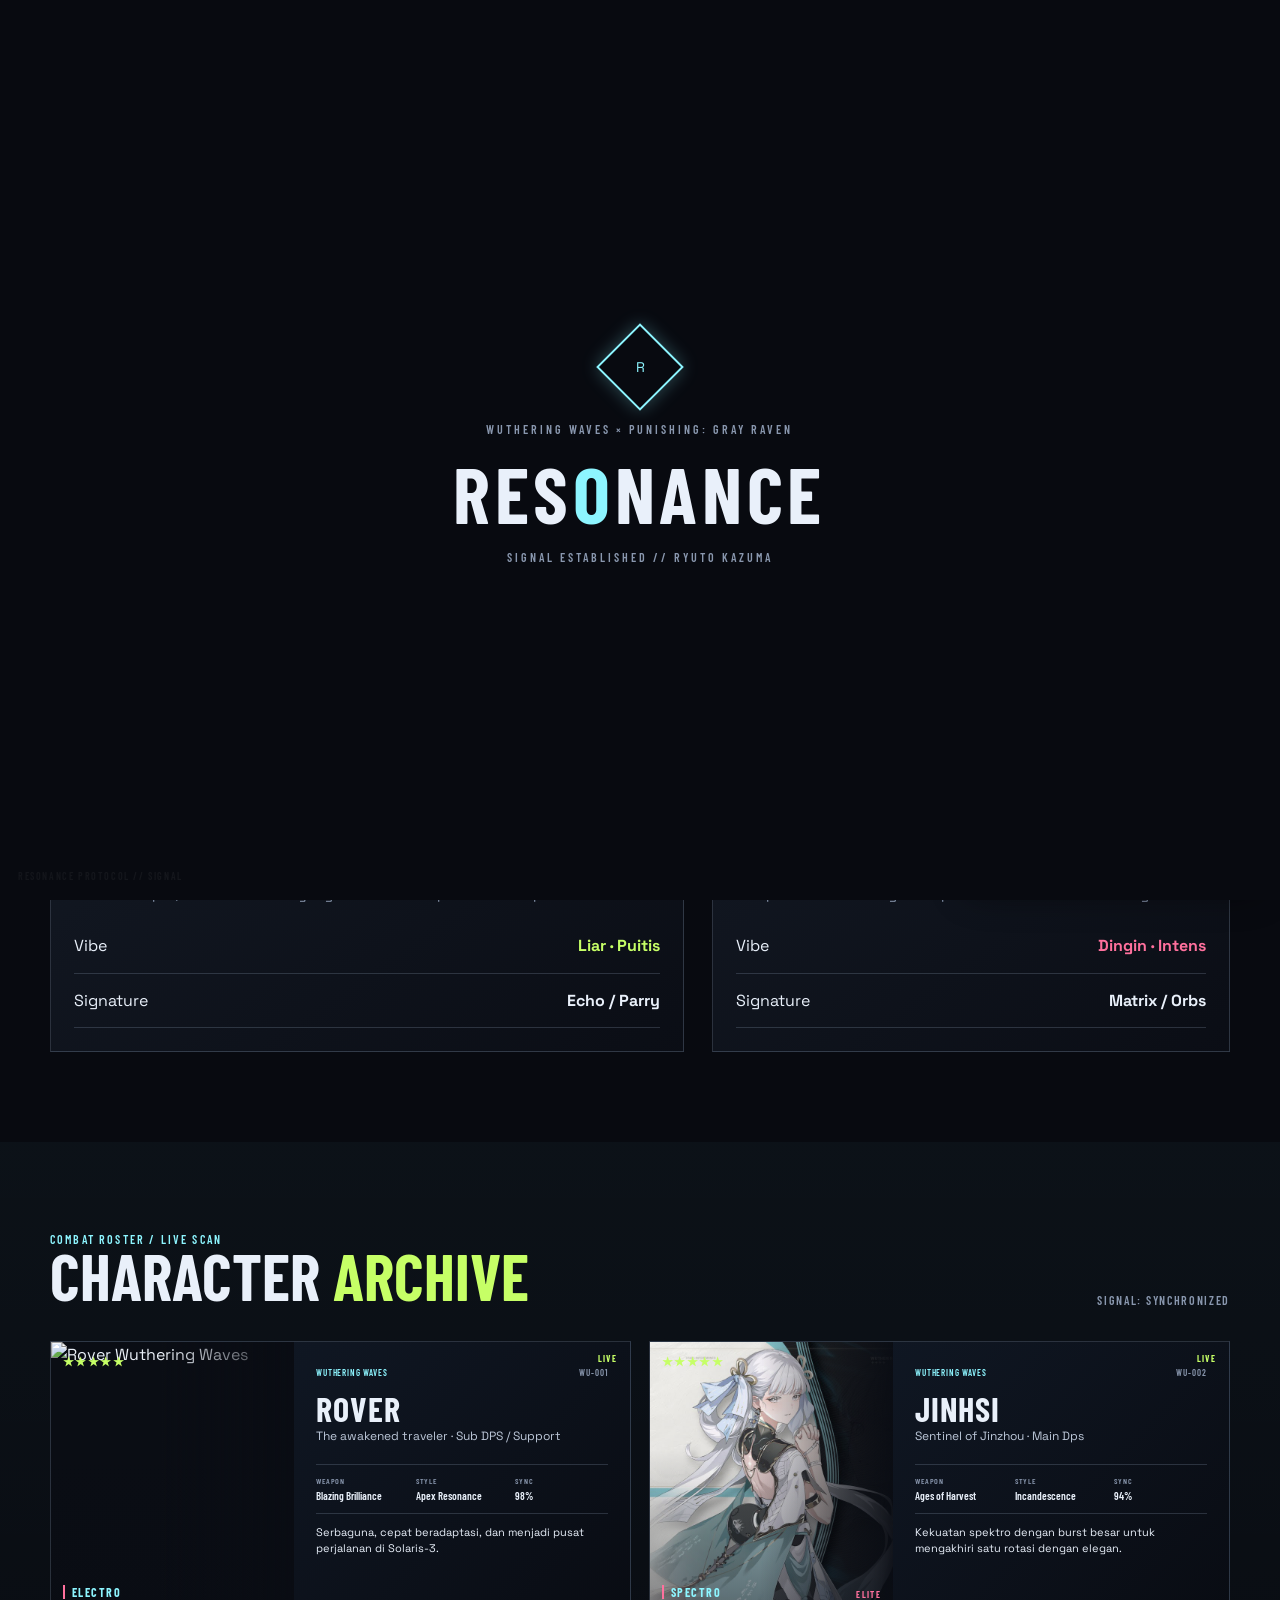
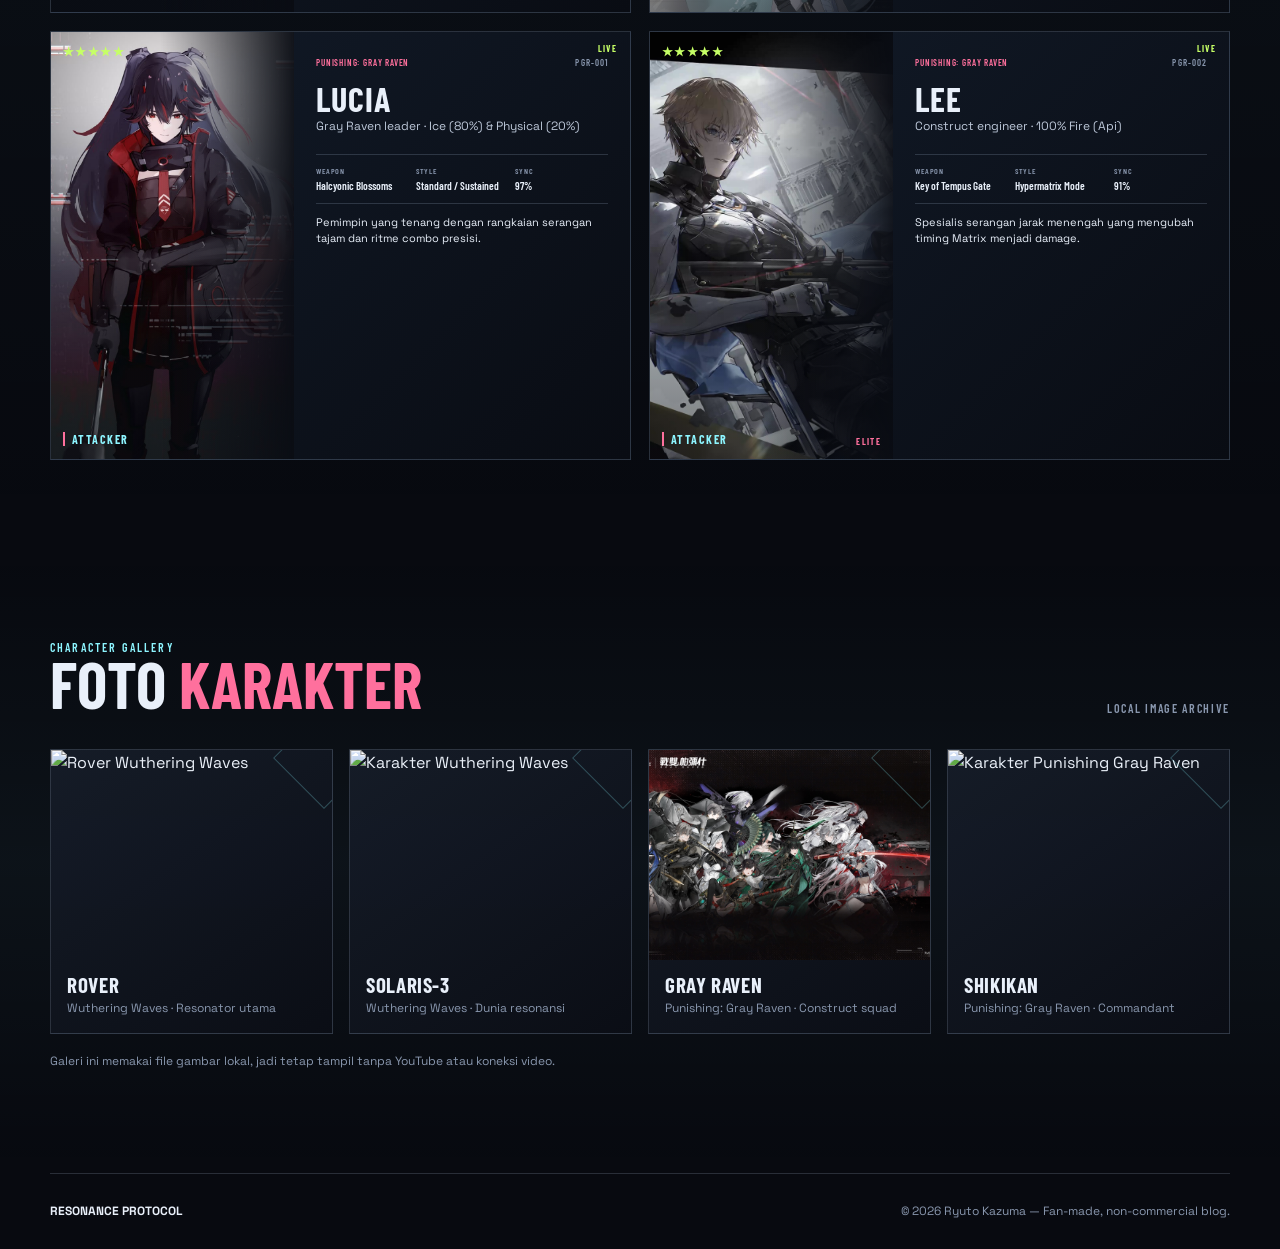
==== commit 55d3157b: "Add files via upload" ====
--- a/game.html
+++ b/game.html
@@ -103,7 +103,7 @@
               <div class="character-visual rover-visual">
                 <span class="rarity">★★★★★</span
                 ><span class="element">ELECTRO</span
-                ><img src="assets/rover.png" alt="Rover Wuthering Waves" />
+                ><img src="rover.png" alt="Rover Wuthering Waves" />
               </div>
               <div class="character-info">
                 <div class="character-top">
@@ -130,7 +130,7 @@
                 <span class="rarity">★★★★★</span
                 ><span class="element">SPECTRO</span
                 ><img
-                  src="assets/jn.png"
+                  src="jn.png"
                   alt="Jinhsi dan karakter Wuthering Waves"
                 />
               </div>
@@ -157,7 +157,7 @@
                 <span class="rarity">★★★★★</span
                 ><span class="element">ATTACKER</span
                 ><img
-                  src="assets/lucia.png"
+                  src="lucia.png"
                   alt="Lucia dan pasukan Gray Raven"
                 />
               </div>
@@ -186,7 +186,7 @@
                 <span class="rarity">★★★★★</span
                 ><span class="element">ATTACKER</span
                 ><img
-                  src="assets/lee.png"
+                  src="lee.png"
                   alt="Lee dan karakter Punishing Gray Raven"
                 />
               </div>
@@ -225,7 +225,7 @@
           <div class="photo-grid">
             <article class="card photo-card">
               <img
-                src="assets/wuthering-rover.jpeg"
+                src="wuthering-rover.jpeg"
                 alt="Rover Wuthering Waves"
               />
               <div class="photo-caption">
@@ -235,7 +235,7 @@
             </article>
             <article class="card photo-card">
               <img
-                src="assets/wuthering-hero.jpeg"
+                src="wuthering-hero.jpeg"
                 alt="Karakter Wuthering Waves"
               />
               <div class="photo-caption">
@@ -245,7 +245,7 @@
             </article>
             <article class="card photo-card">
               <img
-                src="assets/pgr-roster.jpg"
+                src="pgr-roster.jpg"
                 alt="Roster Punishing Gray Raven"
               />
               <div class="photo-caption">
@@ -254,7 +254,7 @@
               </div>
             </article>
             <article class="card photo-card">
-              <img src="assets/sk.png" alt="Karakter Punishing Gray Raven" />
+              <img src="sk.png" alt="Karakter Punishing Gray Raven" />
               <div class="photo-caption">
                 <h3>Shikikan</h3>
                 <p class="muted">Punishing: Gray Raven · Commandant</p>
@@ -280,7 +280,7 @@
         aria-label="Buka atau tutup pemutar musik"
       >
         <img
-          src="assets/wuthering-rover.jpeg"
+          src="wuthering-rover.jpeg"
           alt="Album art Wuthering Waves"
         />
         <div class="music-head-text">
@@ -296,7 +296,7 @@
           <div class="music-now">
             <img
               class="music-cover"
-              src="assets/wuthering-rover.jpeg"
+              src="wuthering-rover.jpeg"
               alt="Cover track saat ini"
             />
             <div class="music-meta">
@@ -334,7 +334,7 @@
               data-artist="Wuthering Waves"
               data-cover="assets/wuthering-rover.jpeg"
             >
-              <img src="assets/wuthering-rover.jpeg" alt="" /><span
+              <img src="wuthering-rover.jpeg" alt="" /><span
                 >Wuthering Echoes</span
               ><small>01</small>
             </div>
@@ -345,7 +345,7 @@
               data-artist="Punishing: Gray Raven"
               data-cover="assets/pgr-roster.jpg"
             >
-              <img src="assets/pgr-roster.jpg" alt="" /><span
+              <img src="pgr-roster.jpg" alt="" /><span
                 >Gray Raven Signal</span
               ><small>02</small>
             </div>
@@ -356,7 +356,7 @@
               data-artist="Resonance Protocol"
               data-cover="assets/pgr-hero.jpg"
             >
-              <img src="assets/pgr-hero.jpg" alt="" /><span
+              <img src="pgr-hero.jpg" alt="" /><span
                 >Terminal Horizon</span
               ><small>03</small>
             </div>
